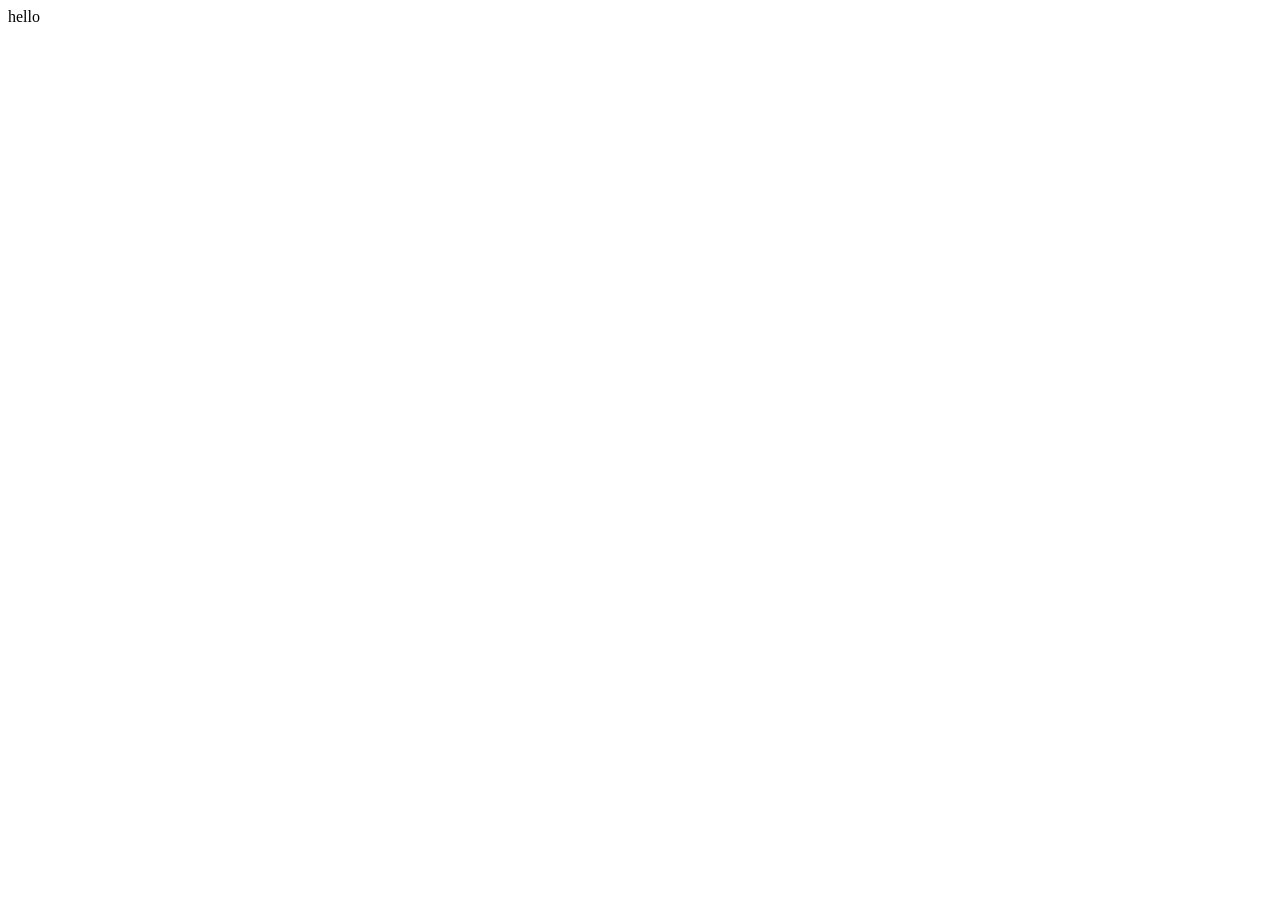
==== index.html @ 88a4842e "project created" ====
<!DOCTYPE html>
<html lang="en">
    <head>
        <meta charset="UTF-8">
        <meta name="viewport" content="width=device-width, initial-scale=1.0">
        <title>Document</title>
    </head>
    <body>
        hello
    </body>
</html>
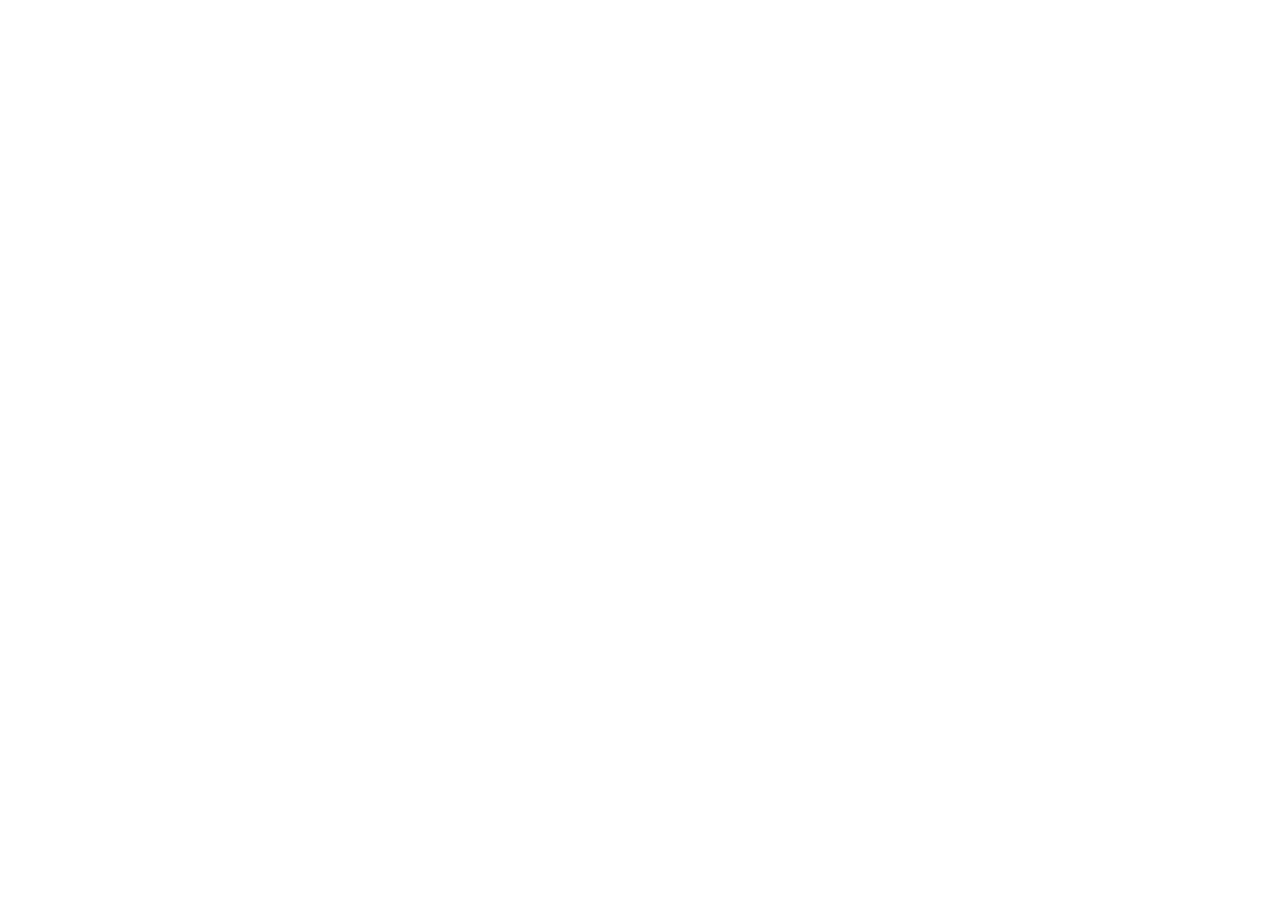
==== commit 3f9659dd: "basic structure created" ====
--- a/index.html
+++ b/index.html
@@ -3,9 +3,20 @@
     <head>
         <meta charset="UTF-8">
         <meta name="viewport" content="width=device-width, initial-scale=1.0">
-        <title>Document</title>
+        <meta http-equiv="X-UA-Compatible" content="IE=edge">
+        <title>IAS "Analytics"</title>
+        <!-- <meta name="description" content="page description..."> -->
+		<!-- <meta name="keywords" content="page keywords..."> -->
+		<!-- <meta name="author" content="info about autor...">  -->
+        <link rel="stylesheet" href="css/styles.css">
     </head>
     <body>
-        hello
+        <!-- <div class="logo">
+            <svg class="logo-wrap" aria-label="logotype">
+                <use href="images/sprites.svg#logo-icon"></use>
+            </svg>
+        </div> -->
+
+        <script src="js/scripts.js"></script>
     </body>
 </html>
--- a/css/styles.css
+++ b/css/styles.css
@@ -0,0 +1,4 @@
+@import url(fonts.css);
+@import url(reset.css);
+@import url(variables.css);
+@import url(basic.css);
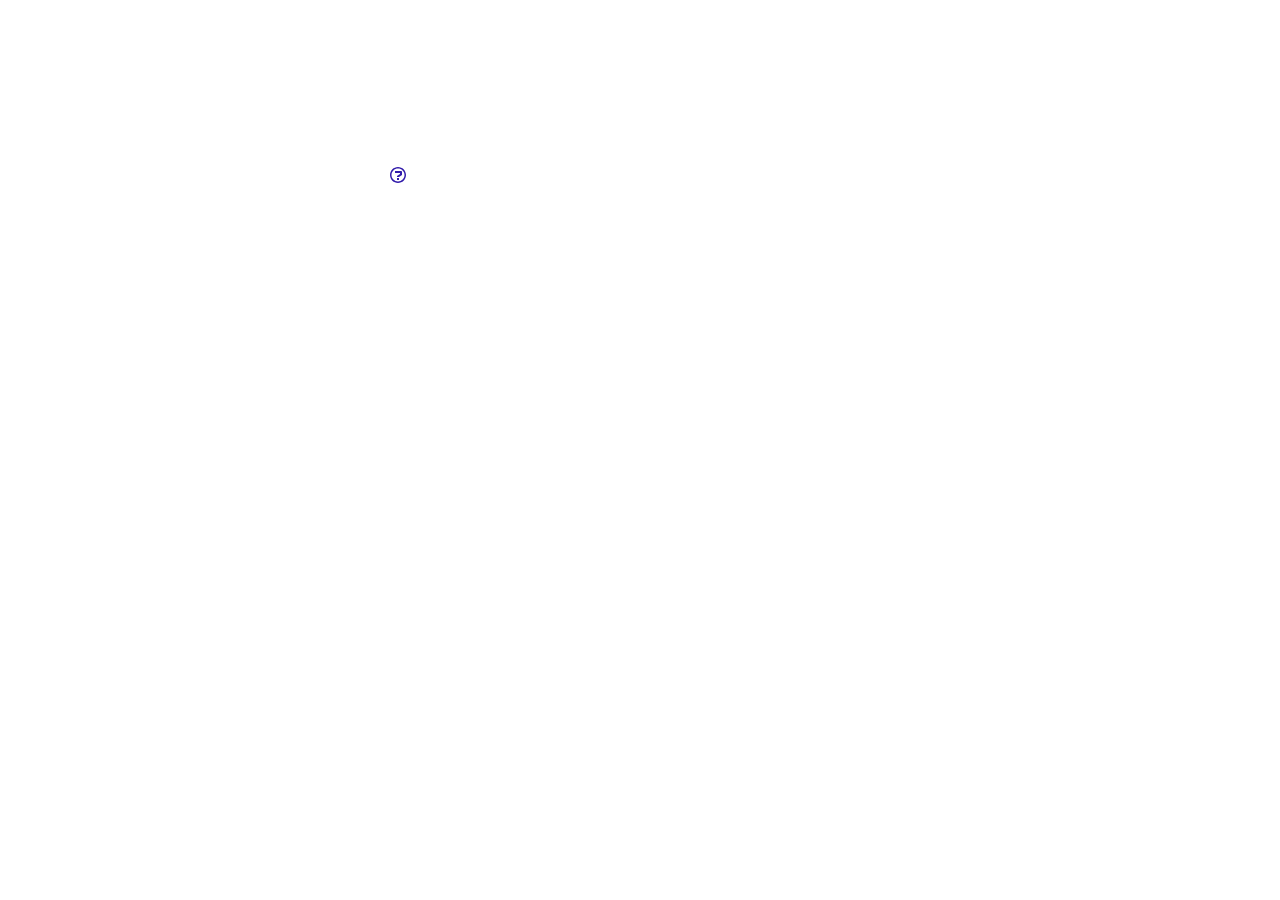
==== commit dc9033ac: "add sprites" ====
--- a/index.html
+++ b/index.html
@@ -11,11 +11,11 @@
         <link rel="stylesheet" href="css/styles.css">
     </head>
     <body>
-        <!-- <div class="logo">
-            <svg class="logo-wrap" aria-label="logotype">
-                <use href="images/sprites.svg#logo-icon"></use>
+        <div class="icon">
+            <svg class="question-icon-wrap" aria-label="logotype">
+                <use href="images/sprites.svg#question-icon"></use>
             </svg>
-        </div> -->
+        </div>
 
         <script src="js/scripts.js"></script>
     </body>
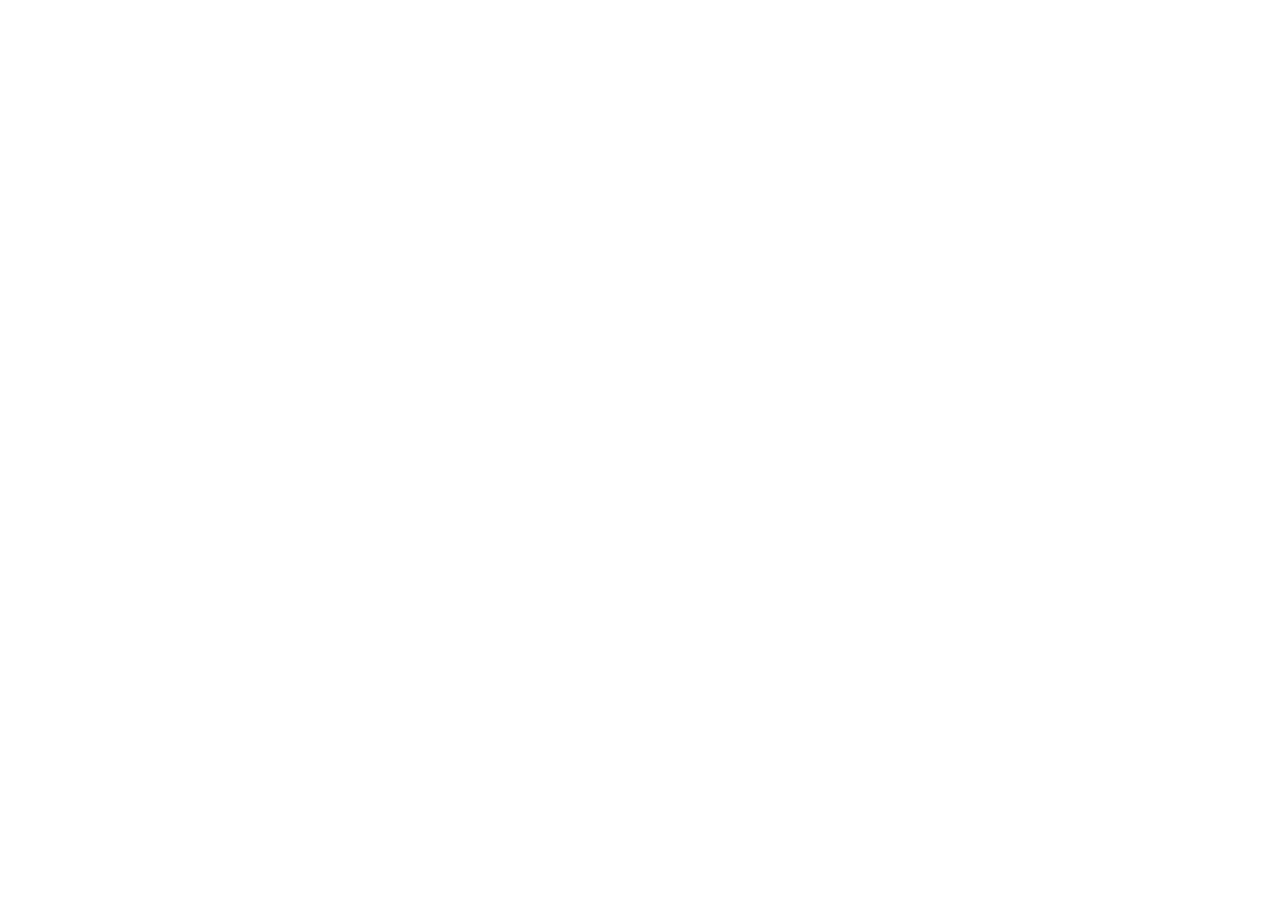
==== commit 28e81c84: "sprites has finished" ====
--- a/index.html
+++ b/index.html
@@ -11,11 +11,7 @@
         <link rel="stylesheet" href="css/styles.css">
     </head>
     <body>
-        <div class="icon">
-            <svg class="question-icon-wrap" aria-label="logotype">
-                <use href="images/sprites.svg#question-icon"></use>
-            </svg>
-        </div>
+        
 
         <script src="js/scripts.js"></script>
     </body>
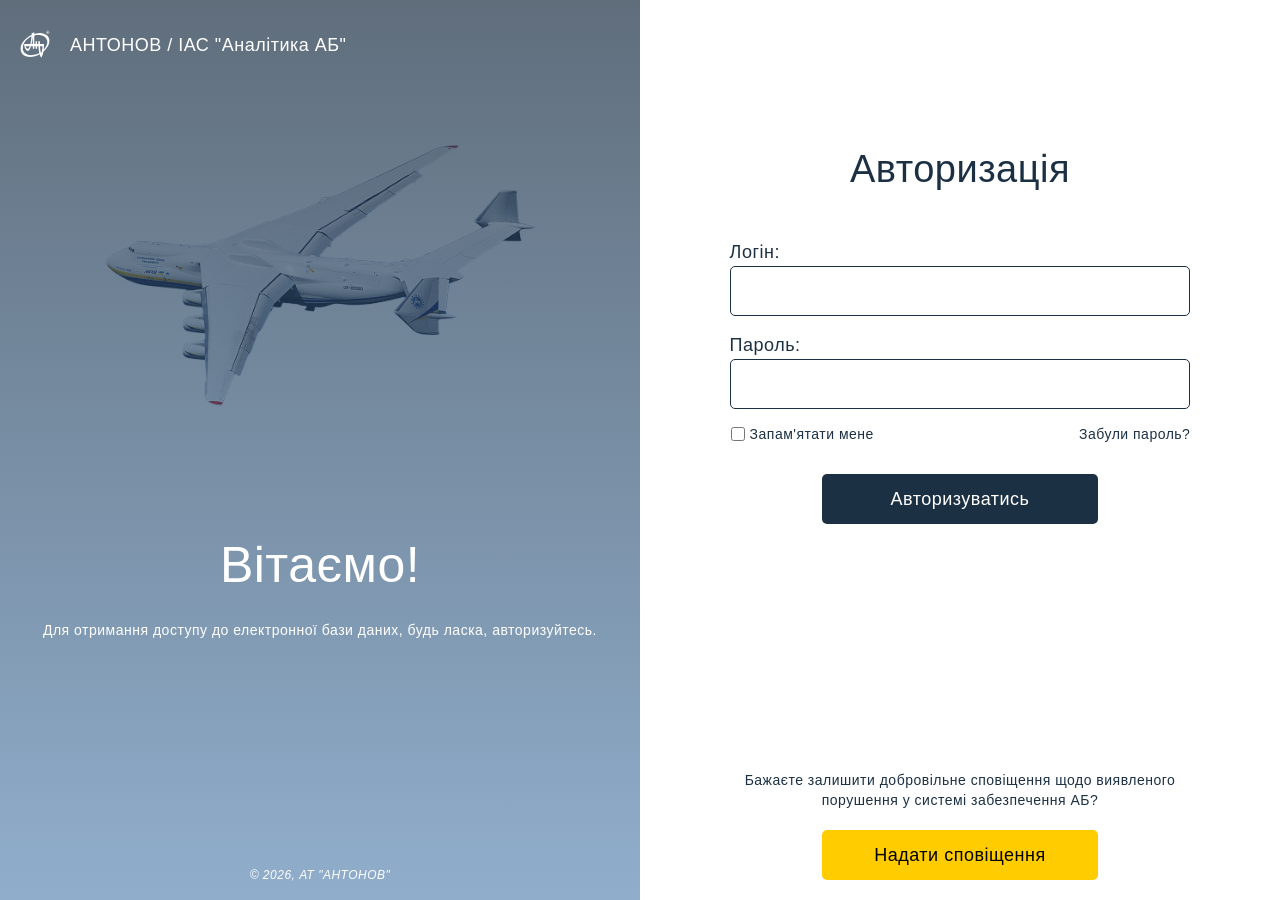
==== commit d62b8c29: "add project" ====
--- a/index.html
+++ b/index.html
@@ -4,15 +4,65 @@
         <meta charset="UTF-8">
         <meta name="viewport" content="width=device-width, initial-scale=1.0">
         <meta http-equiv="X-UA-Compatible" content="IE=edge">
-        <title>IAS "Analytics"</title>
-        <!-- <meta name="description" content="page description..."> -->
-		<!-- <meta name="keywords" content="page keywords..."> -->
-		<!-- <meta name="author" content="info about autor...">  -->
+        <title>ІАС "АНАЛІТИКА АБ" - Авторизація</title>
         <link rel="stylesheet" href="css/styles.css">
     </head>
     <body>
-        
-
+        <section class="container">
+            <section class="greet">
+                <div class="logo logo-white logo-screen">
+                    <svg class="logo__img">
+                        <use href="images/sprites.svg#logo-icon"></use>
+                    </svg>
+                    <span class="logo__span">АНТОНОВ / ІАС "Аналітика АБ"</span>
+                </div>
+                <div class="greet__text-wrap">
+                    <h2 class="greet__title">Вітаємо!</h2>
+                    <p class="greet__subtitle">Для отримання доступу до електронної бази даних, будь ласка, авторизуйтесь.</p>
+                </div>
+                <div class="greet__copy greet__copy-screen"> 
+                    <p class="greet__copy-text">
+                        &copy; 2026, АТ "АНТОНОВ"
+                    </p>
+                </div>
+            </section>
+            <section class="auth">
+                <div class="logo logo-dark logo-mobile">
+                    <svg class="logo__img">
+                        <use href="images/sprites.svg#logo-icon"></use>
+                    </svg>
+                    <span class="logo__span">АНТОНОВ / ІАС "Аналітика АБ"</span>
+                </div>
+                <form action="index.html" class="auth__form" method="get">
+                    <h1 class="auth__title">Авторизація</h1>
+                    <div class="auth__login">
+                        <label for="login-input" class="auth__login-label">Логін:</label>
+                        <input type="text" class="auth__login-field" id="login-input" name="login">
+                    </div>
+                    <div class="auth__password">
+                        <label for="password-input" class="auth__password-label">Пароль:</label>
+                        <input type="password" class="auth__password-field" id="password-input" name="password">
+                    </div>
+                    <div class="auth__checkbox">
+                        <div class="auth__checkbox-wrap">
+                            <input type="checkbox" class="auth__checkbox-elem" id="checkbox" name="remember">
+                            <label for="checkbox" class="auth__checkbox-label">Запам'ятати мене</label>
+                        </div>
+                        <a href="#" title="Забули пароль?" class="auth__password-recover">Забули пароль?</a>
+                    </div>
+                    <button class="auth__btn btn" type="button">Авторизуватись</button>
+                </form>
+                <div class="auth__notification">
+                    <p class="auth__notification-desc">Бажаєте залишити добровільне сповіщення щодо виявленого порушення у системі забезпечення АБ?</p>
+                    <button class="auth__notification-btn btn" type="button">Надати сповіщення</button>
+                </div>
+                <div class="greet__copy greet__copy-mobile">
+                    <p class="greet__copy-text">
+                        &copy; 2026, АТ "АНТОНОВ"
+                    </p>
+                </div>
+            </section>
+        </section>
         <script src="js/scripts.js"></script>
     </body>
 </html>
--- a/css/styles.css
+++ b/css/styles.css
@@ -1,4 +1,7 @@
 @import url(fonts.css);
 @import url(reset.css);
-@import url(variables.css);
 @import url(basic.css);
+@import url(authorization.css);
+@import url(filters.css);
+@import url(pagination.css);
+@import url(archive.css);
